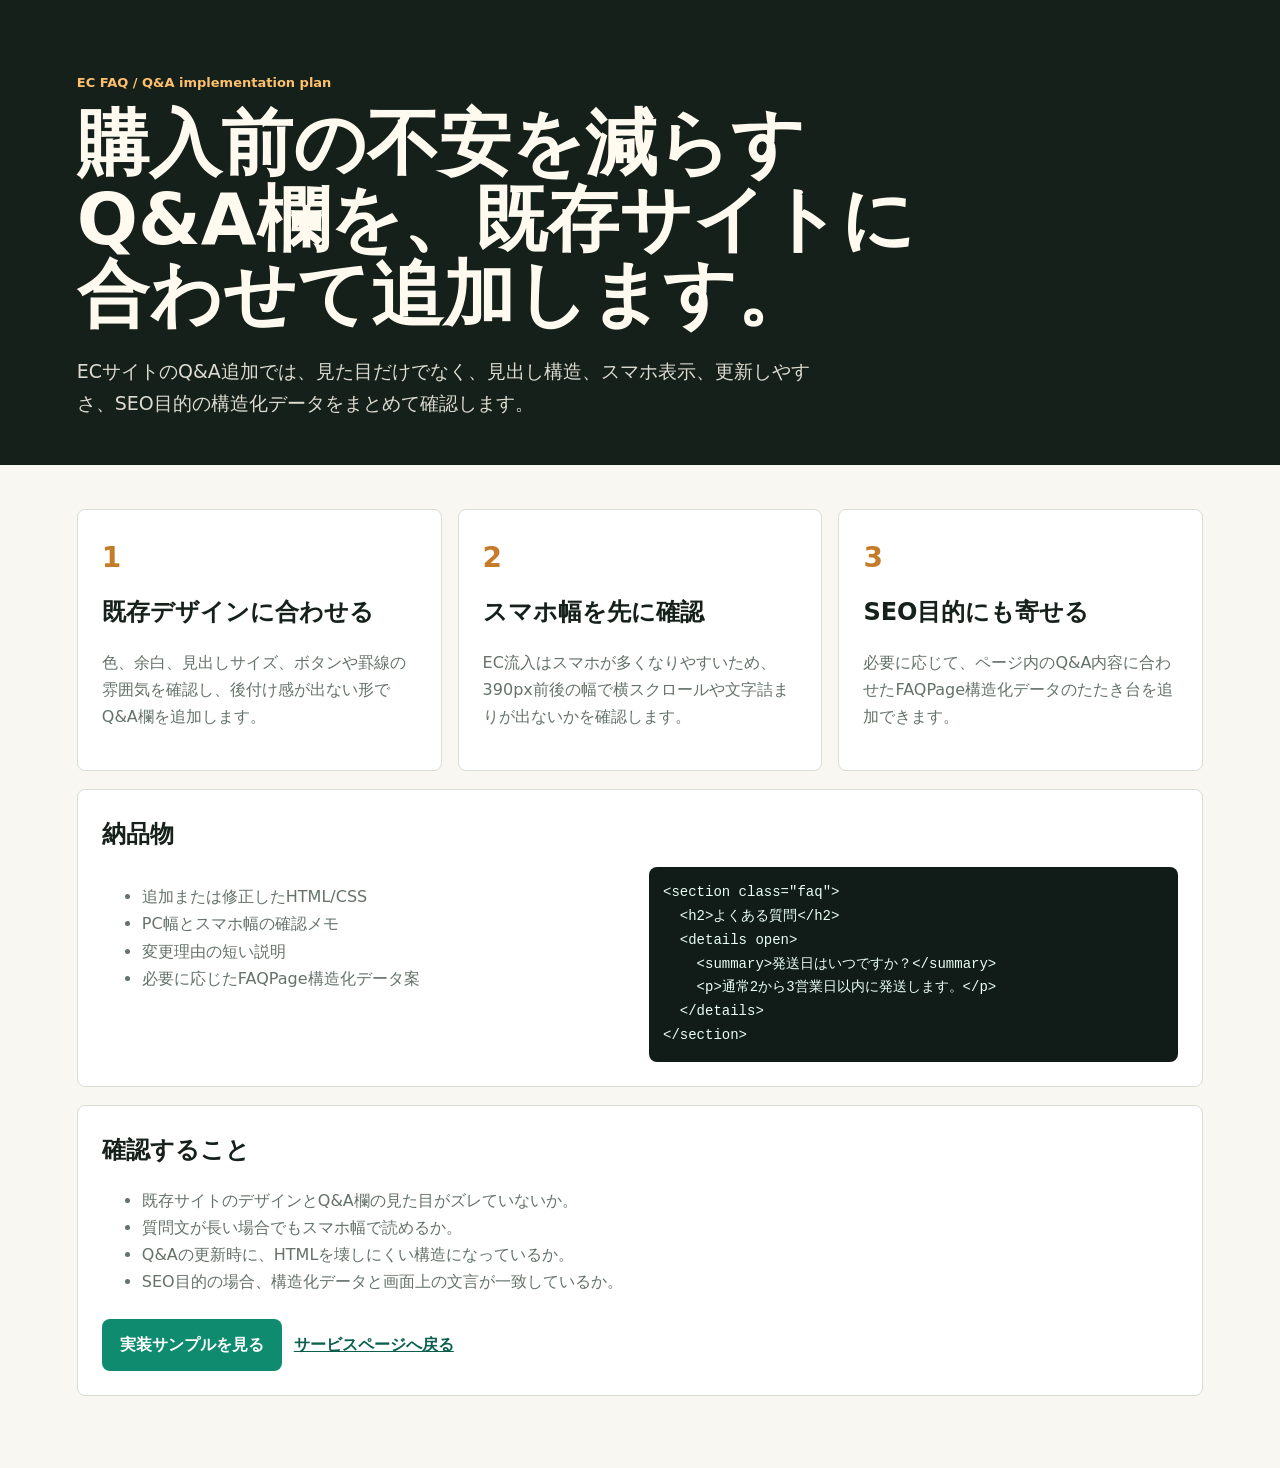
==== samples/ec-faq-proposal.html @ 51d88b4f "Add EC FAQ proposal page" ====
<!doctype html>
<html lang="ja">
  <head>
    <meta charset="utf-8" />
    <meta name="viewport" content="width=device-width, initial-scale=1" />
    <title>ECサイト向けFAQ/Q&A追加の提案</title>
    <meta
      name="description"
      content="ECサイトにFAQ/Q&Aセクションを追加する際の実装方針、納品物、確認項目をまとめた提案ページです。"
    />
    <style>
      :root {
        --ink: #17211b;
        --muted: #647269;
        --paper: #f8f7f2;
        --panel: #ffffff;
        --line: #d8ded4;
        --accent: #0f8b6f;
        --accent-dark: #0a5f4d;
        --gold: #c67b2b;
      }

      * {
        box-sizing: border-box;
      }

      body {
        margin: 0;
        color: var(--ink);
        background: var(--paper);
        font-family:
          system-ui,
          -apple-system,
          BlinkMacSystemFont,
          "Segoe UI",
          sans-serif;
        line-height: 1.7;
      }

      a {
        color: var(--accent-dark);
        font-weight: 800;
      }

      .hero {
        padding: 72px clamp(18px, 6vw, 82px) 46px;
        background: #142019;
        color: #fffaf0;
      }

      .eyebrow {
        margin: 0 0 12px;
        color: #ffc06d;
        font-size: 13px;
        font-weight: 800;
      }

      h1 {
        max-width: 900px;
        margin: 0;
        font-size: clamp(34px, 7vw, 72px);
        line-height: 1.05;
        letter-spacing: 0;
      }

      .lead {
        max-width: 760px;
        margin: 22px 0 0;
        color: rgba(255, 250, 240, 0.86);
        font-size: 19px;
      }

      main {
        padding: 44px clamp(18px, 6vw, 82px) 72px;
      }

      .grid {
        display: grid;
        grid-template-columns: repeat(3, minmax(0, 1fr));
        gap: 16px;
      }

      .card,
      .wide {
        background: var(--panel);
        border: 1px solid var(--line);
        border-radius: 8px;
        padding: 24px;
      }

      .card strong {
        display: block;
        margin-bottom: 10px;
        color: var(--gold);
        font-size: 28px;
      }

      .card h2,
      .wide h2 {
        margin: 0 0 12px;
        font-size: 24px;
      }

      p,
      li {
        color: var(--muted);
      }

      .wide {
        margin-top: 18px;
      }

      .deliverables {
        display: grid;
        grid-template-columns: minmax(0, 1fr) minmax(0, 1fr);
        gap: 18px;
      }

      code {
        display: block;
        padding: 14px;
        overflow-x: auto;
        border-radius: 8px;
        background: #111b17;
        color: #e9fff6;
        font-family: Consolas, monospace;
        font-size: 14px;
        white-space: pre;
      }

      .cta {
        display: flex;
        flex-wrap: wrap;
        gap: 12px;
        align-items: center;
        margin-top: 24px;
      }

      .button {
        display: inline-flex;
        align-items: center;
        justify-content: center;
        min-height: 46px;
        padding: 12px 18px;
        border-radius: 8px;
        color: #ffffff;
        background: var(--accent);
        text-decoration: none;
      }

      @media (max-width: 820px) {
        .grid,
        .deliverables {
          grid-template-columns: 1fr;
        }
      }
    </style>
  </head>
  <body>
    <header class="hero">
      <p class="eyebrow">EC FAQ / Q&A implementation plan</p>
      <h1>購入前の不安を減らすQ&A欄を、既存サイトに合わせて追加します。</h1>
      <p class="lead">
        ECサイトのQ&A追加では、見た目だけでなく、見出し構造、スマホ表示、更新しやすさ、SEO目的の構造化データをまとめて確認します。
      </p>
    </header>

    <main>
      <section class="grid" aria-label="提案の要点">
        <article class="card">
          <strong>1</strong>
          <h2>既存デザインに合わせる</h2>
          <p>色、余白、見出しサイズ、ボタンや罫線の雰囲気を確認し、後付け感が出ない形でQ&A欄を追加します。</p>
        </article>
        <article class="card">
          <strong>2</strong>
          <h2>スマホ幅を先に確認</h2>
          <p>EC流入はスマホが多くなりやすいため、390px前後の幅で横スクロールや文字詰まりが出ないかを確認します。</p>
        </article>
        <article class="card">
          <strong>3</strong>
          <h2>SEO目的にも寄せる</h2>
          <p>必要に応じて、ページ内のQ&A内容に合わせたFAQPage構造化データのたたき台を追加できます。</p>
        </article>
      </section>

      <section class="wide">
        <h2>納品物</h2>
        <div class="deliverables">
          <div>
            <ul>
              <li>追加または修正したHTML/CSS</li>
              <li>PC幅とスマホ幅の確認メモ</li>
              <li>変更理由の短い説明</li>
              <li>必要に応じたFAQPage構造化データ案</li>
            </ul>
          </div>
          <div>
            <code>&lt;section class="faq"&gt;
  &lt;h2&gt;よくある質問&lt;/h2&gt;
  &lt;details open&gt;
    &lt;summary&gt;発送日はいつですか？&lt;/summary&gt;
    &lt;p&gt;通常2から3営業日以内に発送します。&lt;/p&gt;
  &lt;/details&gt;
&lt;/section&gt;</code>
          </div>
        </div>
      </section>

      <section class="wide">
        <h2>確認すること</h2>
        <ul>
          <li>既存サイトのデザインとQ&A欄の見た目がズレていないか。</li>
          <li>質問文が長い場合でもスマホ幅で読めるか。</li>
          <li>Q&Aの更新時に、HTMLを壊しにくい構造になっているか。</li>
          <li>SEO目的の場合、構造化データと画面上の文言が一致しているか。</li>
        </ul>
        <div class="cta">
          <a class="button" href="./ec-qa-section.html">実装サンプルを見る</a>
          <a href="../">サービスページへ戻る</a>
        </div>
      </section>
    </main>
  </body>
</html>
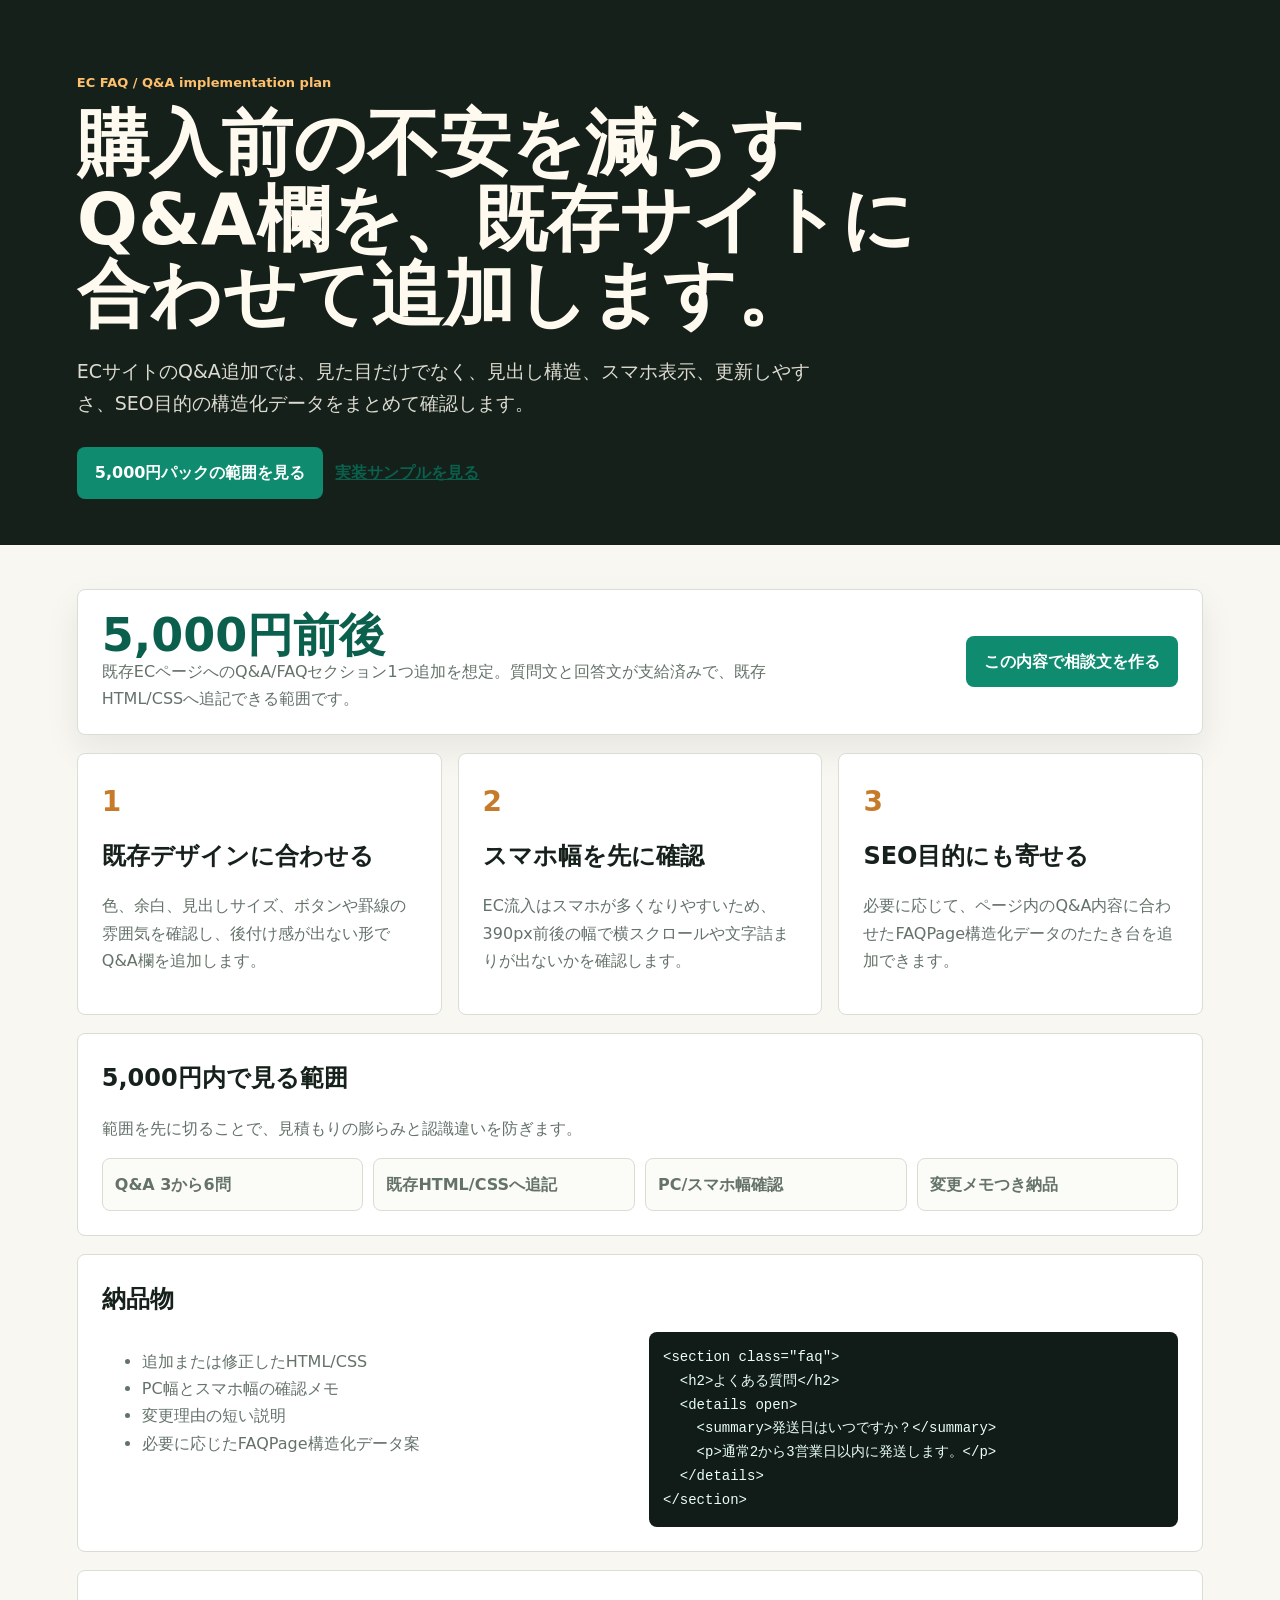
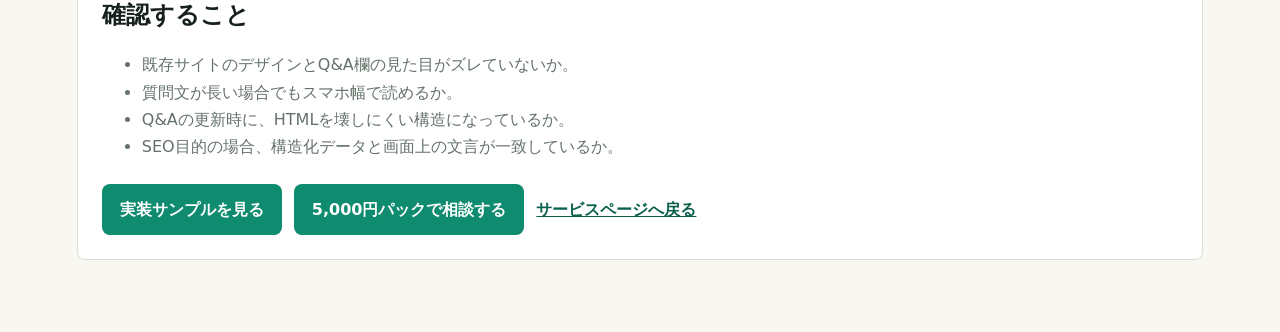
==== commit 4cbd5edd: "Strengthen FAQ package proposal" ====
--- a/samples/ec-faq-proposal.html
+++ b/samples/ec-faq-proposal.html
@@ -6,8 +6,17 @@
     <title>ECサイト向けFAQ/Q&A追加の提案</title>
     <meta
       name="description"
-      content="ECサイトにFAQ/Q&Aセクションを追加する際の実装方針、納品物、確認項目をまとめた提案ページです。"
+      content="ECサイトにFAQ/Q&Aセクションを5,000円前後で追加する際の実装方針、納品物、確認項目をまとめた提案ページです。"
     />
+    <link rel="canonical" href="https://part676392.github.io/ai-html-fix-service-site/samples/ec-faq-proposal.html" />
+    <meta property="og:title" content="ECサイト向けFAQ/Q&A追加 5,000円パック" />
+    <meta
+      property="og:description"
+      content="既存ECサイトにQ&A欄を追加。HTML/CSS、スマホ確認、FAQPage構造化データたたき台まで対応します。"
+    />
+    <meta property="og:type" content="website" />
+    <meta property="og:url" content="https://part676392.github.io/ai-html-fix-service-site/samples/ec-faq-proposal.html" />
+    <meta property="og:image" content="https://part676392.github.io/ai-html-fix-service-site/assets/service-hero.png" />
     <style>
       :root {
         --ink: #17211b;
@@ -48,6 +57,15 @@
         color: #fffaf0;
       }
 
+      .hero-actions,
+      .price-strip,
+      .cta {
+        display: flex;
+        flex-wrap: wrap;
+        gap: 12px;
+        align-items: center;
+      }
+
       .eyebrow {
         margin: 0 0 12px;
         color: #ffc06d;
@@ -70,8 +88,35 @@
         font-size: 19px;
       }
 
+      .hero-actions {
+        margin-top: 28px;
+      }
+
       main {
         padding: 44px clamp(18px, 6vw, 82px) 72px;
+      }
+
+      .price-strip {
+        justify-content: space-between;
+        gap: 18px;
+        margin-bottom: 18px;
+        padding: 22px 24px;
+        border: 1px solid var(--line);
+        border-radius: 8px;
+        background: var(--panel);
+        box-shadow: 0 14px 34px rgba(20, 31, 25, 0.08);
+      }
+
+      .price-strip strong {
+        display: block;
+        color: var(--accent-dark);
+        font-size: clamp(30px, 5vw, 46px);
+        line-height: 1;
+      }
+
+      .price-strip p {
+        max-width: 680px;
+        margin: 0;
       }
 
       .grid {
@@ -110,6 +155,22 @@
         margin-top: 18px;
       }
 
+      .scope-list {
+        display: grid;
+        grid-template-columns: repeat(4, minmax(0, 1fr));
+        gap: 10px;
+        margin-top: 12px;
+      }
+
+      .scope-list span {
+        padding: 12px;
+        border: 1px solid var(--line);
+        border-radius: 8px;
+        background: #fbfbf7;
+        color: var(--muted);
+        font-weight: 800;
+      }
+
       .deliverables {
         display: grid;
         grid-template-columns: minmax(0, 1fr) minmax(0, 1fr);
@@ -129,10 +190,6 @@
       }
 
       .cta {
-        display: flex;
-        flex-wrap: wrap;
-        gap: 12px;
-        align-items: center;
         margin-top: 24px;
       }
 
@@ -146,11 +203,20 @@
         color: #ffffff;
         background: var(--accent);
         text-decoration: none;
+        transition:
+          transform 160ms ease,
+          background 160ms ease;
+      }
+
+      .button:hover {
+        transform: translateY(-1px);
+        background: var(--accent-dark);
       }
 
       @media (max-width: 820px) {
         .grid,
-        .deliverables {
+        .deliverables,
+        .scope-list {
           grid-template-columns: 1fr;
         }
       }
@@ -163,9 +229,21 @@
       <p class="lead">
         ECサイトのQ&A追加では、見た目だけでなく、見出し構造、スマホ表示、更新しやすさ、SEO目的の構造化データをまとめて確認します。
       </p>
+      <div class="hero-actions">
+        <a class="button" href="#offer">5,000円パックの範囲を見る</a>
+        <a href="./ec-qa-section.html">実装サンプルを見る</a>
+      </div>
     </header>
 
     <main>
+      <section id="offer" class="price-strip" aria-label="5,000円パック">
+        <div>
+          <strong>5,000円前後</strong>
+          <p>既存ECページへのQ&A/FAQセクション1つ追加を想定。質問文と回答文が支給済みで、既存HTML/CSSへ追記できる範囲です。</p>
+        </div>
+        <a class="button" href="../?package=faq#request">この内容で相談文を作る</a>
+      </section>
+
       <section class="grid" aria-label="提案の要点">
         <article class="card">
           <strong>1</strong>
@@ -182,6 +260,17 @@
           <h2>SEO目的にも寄せる</h2>
           <p>必要に応じて、ページ内のQ&A内容に合わせたFAQPage構造化データのたたき台を追加できます。</p>
         </article>
+      </section>
+
+      <section class="wide">
+        <h2>5,000円内で見る範囲</h2>
+        <p>範囲を先に切ることで、見積もりの膨らみと認識違いを防ぎます。</p>
+        <div class="scope-list" aria-label="対応範囲">
+          <span>Q&A 3から6問</span>
+          <span>既存HTML/CSSへ追記</span>
+          <span>PC/スマホ幅確認</span>
+          <span>変更メモつき納品</span>
+        </div>
       </section>
 
       <section class="wide">
@@ -217,6 +306,7 @@
         </ul>
         <div class="cta">
           <a class="button" href="./ec-qa-section.html">実装サンプルを見る</a>
+          <a class="button" href="../?package=faq#request">5,000円パックで相談する</a>
           <a href="../">サービスページへ戻る</a>
         </div>
       </section>
